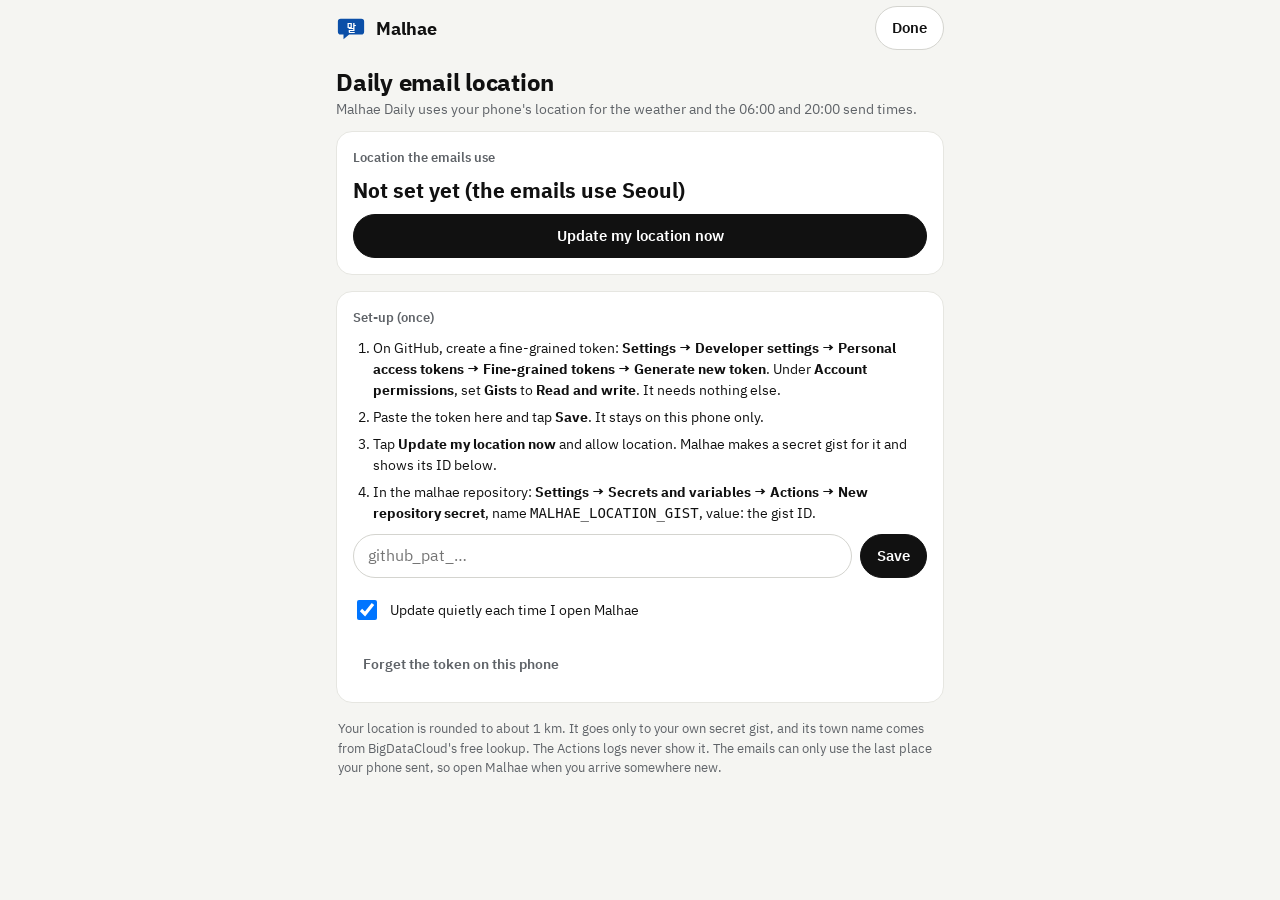
==== daily.html @ 368ef18b "Use the phone's location for Malhae Daily A new Daily email location page (daily.html, linked from t" ====
<!DOCTYPE html>
<html lang="en">
<head>
  <meta charset="UTF-8">
  <meta name="viewport" content="width=device-width, initial-scale=1, viewport-fit=cover">
  <title>Malhae Daily · Your location</title>
  <meta name="description" content="Send your phone's location to the Malhae Daily emails.">
  <meta name="theme-color" content="#f5f5f2">
  <link rel="manifest" href="manifest.webmanifest">
  <link rel="icon" href="icon.svg" type="image/svg+xml">
  <link rel="apple-touch-icon" href="icon-180.png">
  <link rel="preconnect" href="https://fonts.googleapis.com">
  <link rel="preconnect" href="https://fonts.gstatic.com" crossorigin>
  <link href="https://fonts.googleapis.com/css2?family=IBM+Plex+Sans+KR:wght@400;500;600;700&display=swap" rel="stylesheet">
  <link rel="stylesheet" href="style.css">
  <link rel="stylesheet" href="daily.css">
</head>
<body>
  <header class="topbar">
    <a class="brand" href="./" aria-label="Malhae home">
      <svg class="mark" viewBox="0 0 32 32" aria-hidden="true"><path d="M5 6h22a3 3 0 0 1 3 3v11a3 3 0 0 1-3 3H14l-6 5v-5H5a3 3 0 0 1-3-3V9a3 3 0 0 1 3-3z"/><text x="16" y="19.5" text-anchor="middle">말</text></svg>
      <span>Malhae</span>
    </a>
    <a class="btn" href="./">Done</a>
  </header>

  <main class="screen daily">
    <div class="title-row">
      <h1>Daily email location</h1>
      <p class="finding">Malhae Daily uses your phone's location for the weather and the 06:00 and 20:00 send times.</p>
    </div>

    <!-- ============ NOW: where the emails think you are ============ -->
    <section class="card">
      <p class="card-lbl">Location the emails use</p>
      <p class="where" id="where">Not set yet (the emails use Seoul)</p>
      <p class="when" id="when"></p>
      <button class="btn btn--primary btn--wide" id="update" type="button">Update my location now</button>
      <p class="status" id="status" aria-live="polite"></p>
    </section>

    <!-- ============ SET-UP: done once ============ -->
    <section class="card">
      <p class="card-lbl">Set-up (once)</p>
      <ol class="steps">
        <li>On GitHub, create a fine-grained token: <b>Settings → Developer settings → Personal access tokens →
          Fine-grained tokens → Generate new token</b>. Under <b>Account permissions</b>, set <b>Gists</b> to
          <b>Read and write</b>. It needs nothing else.</li>
        <li>Paste the token here and tap <b>Save</b>. It stays on this phone only.</li>
        <li>Tap <b>Update my location now</b> and allow location. Malhae makes a secret gist for it and shows its ID below.</li>
        <li>In the malhae repository: <b>Settings → Secrets and variables → Actions → New repository secret</b>,
          name <code>MALHAE_LOCATION_GIST</code>, value: the gist ID.</li>
      </ol>
      <form class="token" id="token-form">
        <label class="sr-only" for="token">GitHub token</label>
        <input id="token" type="password" autocomplete="off" spellcheck="false" placeholder="github_pat_…">
        <button class="btn btn--primary" type="submit">Save</button>
      </form>
      <div class="gist" id="gist-row" hidden>
        <p class="card-lbl">Gist ID (the secret's value)</p>
        <p class="gist-id"><code id="gist-id"></code> <button class="btn" id="copy" type="button">Copy</button></p>
      </div>
      <label class="auto"><input type="checkbox" id="auto"> Update quietly each time I open Malhae</label>
      <button class="text-btn" id="forget" type="button">Forget the token on this phone</button>
    </section>

    <p class="fine">Your location is rounded to about 1 km. It goes only to your own secret gist, and its town
      name comes from BigDataCloud's free lookup. The Actions logs never show it. The emails can only use the
      last place your phone sent, so open Malhae when you arrive somewhere new.</p>
  </main>

  <script src="daily.js"></script>
</body>
</html>
---- style.css ----
/* ============ TOKENS (taste-skill app-screen rules: neutral chrome, colour only on the Korean) ============ */
:root {
  --ground: #f5f5f2;
  --surface: #ffffff;
  --raised: #f0f0ec;
  --border: #e6e6e1;
  --rule: #efefea;
  --control: #d4d4cf;
  --text: #111111;
  --muted: #5f6368;
  --primary: #111111;        /* near-black fill, white label */
  --accent: #0b4fa8;         /* the one hue: Korean text and the saved star */
  --notice-bg: #fffbeb;
  --notice-border: #fde68a;
  --notice-ink: #92400e;
  --negative: #c4242a;
  --radius-card: 16px;
  --font: "IBM Plex Sans KR", -apple-system, "Apple SD Gothic Neo", "Malgun Gothic", system-ui, sans-serif;
  --pad: 16px;
}

/* ============ BASE ============ */
* { box-sizing: border-box; }
html { -webkit-text-size-adjust: 100%; }
body { margin: 0; background: var(--ground); color: var(--text); font-family: var(--font); font-size: 16px; line-height: 1.45; }
button, input { font: inherit; color: inherit; }
button { cursor: pointer; }
p { margin: 0; }
:focus-visible { outline: 2px solid var(--accent); outline-offset: 2px; }
.sr-only { position: absolute; width: 1px; height: 1px; margin: 0; overflow: hidden; clip: rect(0 0 0 0); white-space: nowrap; }
.topbar, .screen, .credit { max-width: 640px; margin: 0 auto; }

/* ============ TOP BAR ============ */
.topbar {
  position: sticky; top: 0; z-index: 3; display: flex; align-items: center; justify-content: space-between;
  min-height: 56px; padding: env(safe-area-inset-top) var(--pad) 0; background: var(--ground);
}
.brand { display: flex; align-items: center; gap: 10px; color: inherit; text-decoration: none; font-weight: 700; font-size: 18px; }
.mark { width: 30px; height: 30px; }
.mark path { fill: var(--accent); }
.mark text { fill: #fff; font: 700 11px var(--font); }
.toggle {
  min-height: 44px; padding: 0 16px; border: 1px solid var(--control); border-radius: 999px;
  background: var(--surface); font-size: 14px; font-weight: 600;
}
.toggle[aria-pressed="true"] { background: var(--primary); border-color: var(--primary); color: #fff; }
.top-btns { display: flex; gap: 6px; }
.top-btns a.btn { display: inline-flex; align-items: center; text-decoration: none; }

/* ============ TITLE ROW ============ */
.screen { padding: 4px var(--pad) 0; }
.title-row { padding: 8px 0 12px; }
h1 { margin: 0; font-size: 24px; line-height: 1.2; font-weight: 700; letter-spacing: -0.01em; }
.finding { margin-top: 2px; color: var(--muted); font-size: 14px; }
.notice { margin: 0 0 12px; padding: 10px 12px; border: 1px solid var(--notice-border); border-radius: 10px; background: var(--notice-bg); color: var(--notice-ink); font-size: 13px; }

/* ============ FIND FIELD ============ */
.find { position: relative; }
.find input {
  width: 100%; min-height: 48px; padding: 0 48px 0 18px; border: 1px solid var(--control); border-radius: 999px;
  background: var(--surface); font-size: 16px; /* 16px stops iPhone zooming in */
}
.find input::placeholder { color: var(--muted); }
.find input::-webkit-search-cancel-button { display: none; }
.clear { position: absolute; right: 2px; top: 2px; width: 44px; height: 44px; border: 0; background: none; color: var(--muted); font-size: 22px; }

/* ============ TOPIC CHIPS: one row that scrolls inside itself ============ */
.chips { display: flex; gap: 8px; overflow-x: auto; margin: 12px calc(-1 * var(--pad)) 12px; padding: 0 var(--pad); scrollbar-width: none; }
.chips::-webkit-scrollbar { display: none; }
.chips button {
  flex: none; min-height: 40px; padding: 0 14px; border: 1px solid var(--border); border-radius: 999px;
  background: var(--surface); font-size: 14px; font-weight: 500;
}
.chips button .n { margin-left: 6px; color: var(--muted); font-variant-numeric: tabular-nums; }
.chips button[aria-pressed="true"] { background: var(--primary); border-color: var(--primary); color: #fff; }
.chips button[aria-pressed="true"] .n { color: #c9c9c9; }

/* ============ THE LIST: one card, rows split by rules ============ */
.list { list-style: none; margin: 0 0 24px; padding: 0; background: var(--surface); border: 1px solid var(--border); border-radius: var(--radius-card); overflow: hidden; }
.list:empty { display: none; }
.row { display: flex; align-items: stretch; border-top: 1px solid var(--rule); }
.row:first-child { border-top: 0; }
.say { flex: 1; min-width: 0; padding: 14px 4px 14px 16px; border: 0; background: none; text-align: left; }
.say .en { display: block; font-size: 16px; font-weight: 600; line-height: 1.3; }
.say .ko { display: block; margin-top: 4px; color: var(--accent); font-size: 21px; font-weight: 600; line-height: 1.3; word-break: keep-all; overflow-wrap: anywhere; }
.say .rom { display: block; margin-top: 2px; color: var(--muted); font-size: 13px; }
.row.is-playing { background: var(--raised); }
.acts { display: flex; align-items: center; padding-right: 6px; }
.icon-btn { width: 44px; height: 44px; display: grid; place-items: center; border: 0; background: none; color: var(--muted); }
.icon-btn svg { width: 20px; height: 20px; fill: none; stroke: currentColor; stroke-width: 1.6; stroke-linejoin: round; }
.icon-btn[aria-pressed="true"] { color: var(--accent); }
.icon-btn[aria-pressed="true"] svg { fill: currentColor; }
.text-btn { min-height: 44px; padding: 0 10px; border: 0; background: none; color: var(--text); font-size: 14px; font-weight: 600; }

/* The "translate your own" row and its states */
.row--own .say .en { font-weight: 500; }
.row--own .say .en strong { font-weight: 700; }
.row--own .label { display: block; color: var(--muted); font-size: 13px; margin-bottom: 2px; }
.bar { display: block; width: 62%; height: 21px; margin-top: 6px; border-radius: 4px; background: var(--raised); }
.err { display: block; margin-top: 4px; color: var(--text); font-size: 14px; }
.err::before { content: ""; display: inline-block; width: 8px; height: 8px; margin-right: 8px; border-radius: 50%; background: var(--negative); }
.empty { padding: 16px; color: var(--muted); font-size: 14px; }

/* ============ NOW PLAYING: floats, so it may carry a shadow ============ */
.player {
  position: fixed; left: 0; right: 0; bottom: 0; z-index: 4; display: flex; flex-direction: column; gap: 10px;
  max-width: 640px; margin: 0 auto; padding: 12px var(--pad) max(12px, env(safe-area-inset-bottom));
  background: var(--surface); border-top: 1px solid var(--border); box-shadow: 0 -2px 8px rgba(0, 0, 0, 0.06);
}
.player[hidden] { display: none; }
.player-top { display: flex; align-items: center; gap: 12px; }
.player-text { flex: 1; min-width: 0; }
/* Suggested next: four big tiles, English over Korean, one tap plays */
.next { display: grid; grid-template-columns: 1fr 1fr; gap: 8px; }
.next[hidden] { display: none; }
.next-lbl { grid-column: 1 / -1; color: var(--muted); font-size: 13px; font-weight: 600; }

/* A say-it tile, shared by the player and Talk mode */
.tile {
  display: flex; flex-direction: column; justify-content: center; min-height: 64px; padding: 8px 12px;
  border: 1px solid var(--border); border-radius: 14px; background: var(--raised); text-align: left;
}
.tile .en { font-size: 14px; font-weight: 600; line-height: 1.25; }
.tile .ko { margin-top: 2px; color: var(--accent); font-size: 15px; font-weight: 600; line-height: 1.25; word-break: keep-all; }
.tile:active, .say:active, .reply:active { background: var(--active, #e4e4df); }
.player-ko { color: var(--accent); font-size: 20px; font-weight: 600; line-height: 1.25; word-break: keep-all; overflow-wrap: anywhere; }
.player-en { color: var(--muted); font-size: 13px; white-space: nowrap; overflow: hidden; text-overflow: ellipsis; }
.player-btns { display: flex; gap: 8px; }
body.has-player .screen { padding-bottom: 260px; }
.btn { min-height: 44px; padding: 0 16px; border: 1px solid var(--control); border-radius: 999px; background: var(--surface); font-size: 15px; font-weight: 600; }
.btn--primary { background: var(--primary); border-color: var(--primary); color: #fff; }

/* ============ SHOW ============ */
.show {
  position: fixed; inset: 0; z-index: 10; display: flex; flex-direction: column; justify-content: center; gap: 20px;
  padding: max(24px, env(safe-area-inset-top)) 24px max(24px, env(safe-area-inset-bottom)); background: var(--surface);
}
.show[hidden] { display: none; }
.show-close { position: absolute; top: max(16px, env(safe-area-inset-top)); right: 16px; }
.show-ko { color: var(--text); font-size: clamp(40px, 11vw, 96px); font-weight: 700; line-height: 1.2; word-break: keep-all; overflow-wrap: anywhere; }
.show-en { color: var(--muted); font-size: 18px; }
.show-play { align-self: flex-start; min-height: 52px; padding: 0 24px; font-size: 17px; }

/* ============ CREDIT ============ */
.credit { padding: 0 var(--pad) 24px; color: var(--muted); font-size: 12px; }
.credit a { color: inherit; font-weight: 600; }
body.has-player .credit { padding-bottom: 270px; }

/* ============ TALK MODE ============ */
.talk { position: fixed; inset: 0; z-index: 8; display: flex; flex-direction: column; height: 100dvh; background: var(--ground); }
.talk[hidden] { display: none; }
body.in-talk { overflow: hidden; }
.side { flex: 1 1 0; min-height: 0; overflow-y: auto; display: flex; flex-direction: column; gap: 10px; padding: 14px var(--pad); }
.side--them { background: #eef3fa; } /* one tone step: their half reads apart from mine */
/* My half takes only the room it needs, so all of their replies fit without scrolling */
.side--me { flex: 0 0 auto; max-height: 62%; background: var(--surface); border-top: 1px solid var(--border); }
/* Whose turn: the side that types sits at the bottom, upright; the other faces the person across */
.talk[data-turn="me"] .side--them, .talk[data-turn="them"] .side--me { order: 0; transform: rotate(180deg); }
.talk[data-turn="me"] .side--me, .talk[data-turn="them"] .side--them { order: 1; padding-bottom: max(14px, env(safe-area-inset-bottom)); }
.talk[data-turn="them"] .side--me { border-top: 0; border-bottom: 1px solid var(--border); }
.side-label { color: var(--muted); font-size: 13px; font-weight: 600; }

/* Their half: what I said, big; their one-tap replies */
.said { display: flex; align-items: center; gap: 12px; min-height: 64px; }
.said-ko { flex: 1; font-size: clamp(26px, 7vw, 40px); font-weight: 700; line-height: 1.2; word-break: keep-all; overflow-wrap: anywhere; }
.said-ko.is-hint { color: var(--muted); font-size: 16px; font-weight: 500; }
.replies { display: grid; grid-template-columns: repeat(4, 1fr); gap: 6px; }
.reply { min-height: 44px; padding: 4px 6px; border: 1px solid #cfdbec; border-radius: 12px; background: var(--surface); font-size: 14px; font-weight: 600; line-height: 1.2; word-break: keep-all; }
.btn--wide { width: 100%; }
.composer { display: flex; gap: 8px; }
.composer input { flex: 1; min-width: 0; min-height: 48px; padding: 0 16px; border: 1px solid var(--control); border-radius: 999px; background: var(--surface); font-size: 16px; }
.composer input::-webkit-search-cancel-button { display: none; }
.talk-note { min-height: 0; color: var(--muted); font-size: 13px; }
.talk-note:empty { display: none; }
/* Only the side whose turn it is can type; while they type, my half shows the button that takes the turn back */
.talk[data-turn="me"] #t-form, .talk[data-turn="them"] #t-type,
.talk[data-turn="them"] #m-form, .talk[data-turn="them"] #m-tiles, .talk[data-turn="them"] .me-head .toggle { display: none; }
.turn-me { display: none; }
.talk[data-turn="them"] .turn-me { display: block; }

/* My half: what they said, big; four tiles; search or type */
.me-head { display: flex; align-items: center; gap: 8px; }
.me-head .side-label { margin-right: auto; }
.heard { min-height: 56px; }
.heard .en { font-size: clamp(22px, 6vw, 32px); font-weight: 700; line-height: 1.2; }
.heard .ko { margin-top: 2px; color: var(--muted); font-size: 14px; }
.heard .hint { color: var(--muted); font-size: 15px; }
.tiles { display: grid; grid-template-columns: 1fr 1fr; gap: 8px; }

/* Short phones (iPhone SE and similar): tighter Talk mode so both halves still fit */
@media (max-height: 740px) {
  .side { gap: 6px; padding-top: 10px; padding-bottom: 10px; }
  .me-head .btn, .me-head .toggle { min-height: 40px; }
  .heard { min-height: 0; }
  .heard .en { font-size: 20px; }
  .talk .tile { min-height: 50px; padding: 6px 10px; }
  .talk .tile .en { font-size: 13px; }
  .talk .tile .ko { font-size: 14px; }
  .said { min-height: 0; }
  .said-ko { font-size: 24px; }
  .said-ko.is-hint { font-size: 14px; }
  .reply { min-height: 38px; font-size: 13px; }
  .composer input, .talk .btn--wide { min-height: 44px; }
}

@media (prefers-reduced-motion: no-preference) {
  .row, .chips button, .toggle, .btn { transition: background-color 150ms ease, color 150ms ease; }
}
---- daily.css ----
/* ============ DAILY EMAIL LOCATION PAGE (tokens come from style.css) ============ */
.daily { padding-bottom: max(24px, env(safe-area-inset-bottom)); }
.card {
  display: flex; flex-direction: column; gap: 10px; margin-bottom: 16px; padding: var(--pad);
  background: var(--surface); border: 1px solid var(--border); border-radius: var(--radius-card);
}
.card-lbl { color: var(--muted); font-size: 13px; font-weight: 600; }
.where { font-size: 21px; font-weight: 700; line-height: 1.3; overflow-wrap: anywhere; }
.when, .status, .fine { color: var(--muted); font-size: 14px; }
.when:empty, .status:empty { display: none; }
.topbar > a.btn { display: inline-flex; align-items: center; color: inherit; text-decoration: none; }
.steps { margin: 0; padding-left: 20px; font-size: 14px; line-height: 1.5; }
.steps li + li { margin-top: 6px; }
.token { display: flex; gap: 8px; }
.token input {
  flex: 1; min-width: 0; min-height: 44px; padding: 0 14px; border: 1px solid var(--control); border-radius: 999px;
  background: var(--surface); font-size: 16px;
}
.gist-id { display: flex; align-items: center; gap: 8px; overflow-wrap: anywhere; }
.gist-id code { flex: 1; min-width: 0; font-size: 14px; }
.auto { display: flex; align-items: center; gap: 10px; min-height: 44px; font-size: 14px; }
.auto input { width: 20px; height: 20px; }
.text-btn { align-self: flex-start; color: var(--muted); }
.fine { padding: 0 2px 8px; font-size: 13px; line-height: 1.5; }
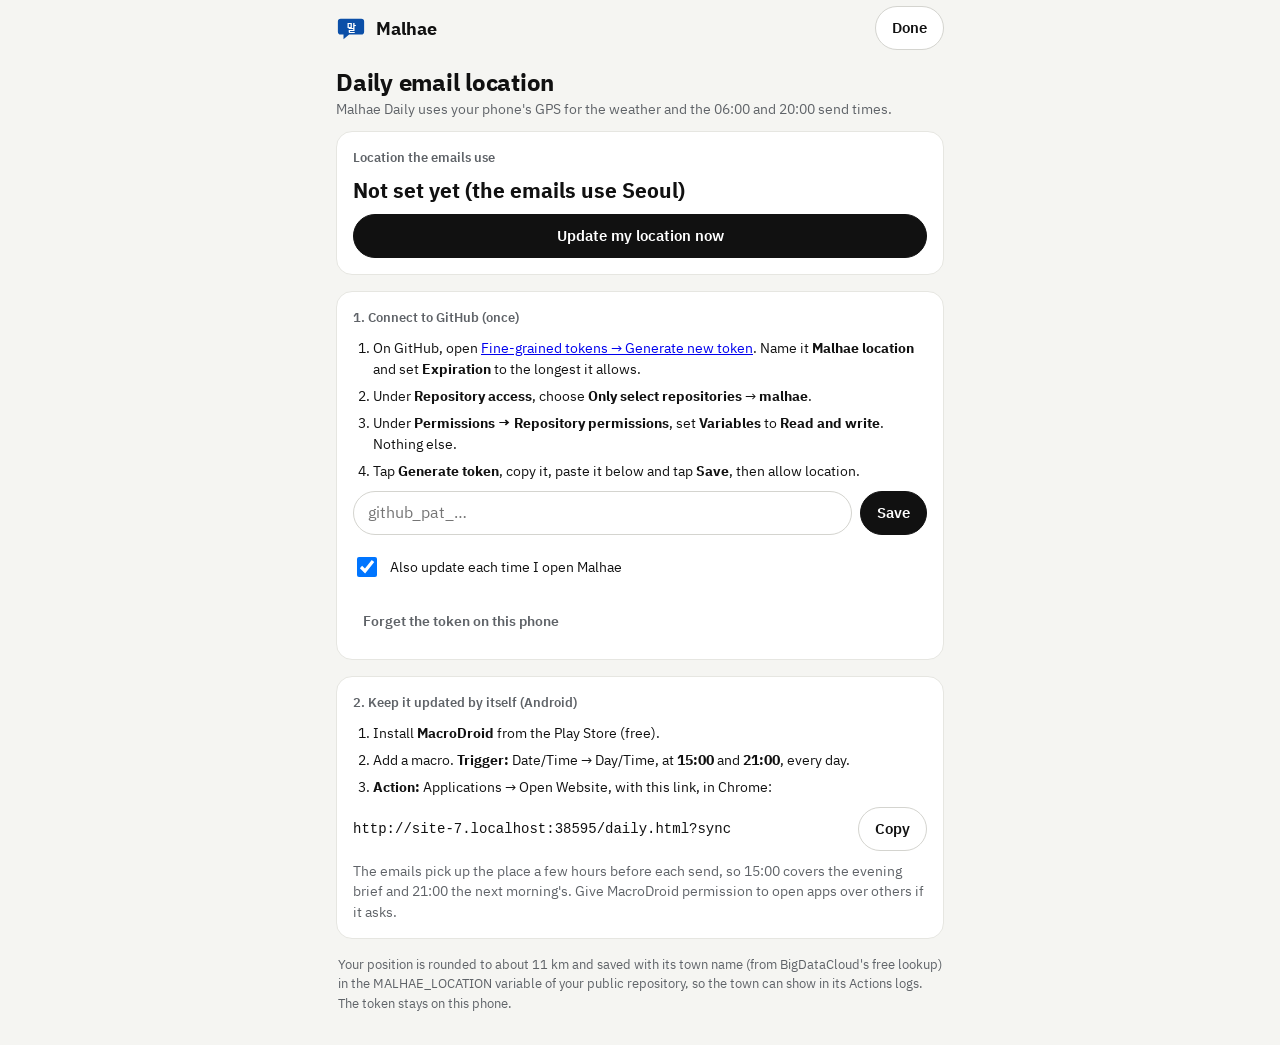
==== commit c0de39ef: "Sync Malhae Daily with the phone's GPS through a repository variable Nobody had finished the gist se" ====
--- a/daily.html
+++ b/daily.html
@@ -27,7 +27,7 @@
   <main class="screen daily">
     <div class="title-row">
       <h1>Daily email location</h1>
-      <p class="finding">Malhae Daily uses your phone's location for the weather and the 06:00 and 20:00 send times.</p>
+      <p class="finding">Malhae Daily uses your phone's GPS for the weather and the 06:00 and 20:00 send times.</p>
     </div>
 
     <!-- ============ NOW: where the emails think you are ============ -->
@@ -41,32 +41,39 @@
 
     <!-- ============ SET-UP: done once ============ -->
     <section class="card">
-      <p class="card-lbl">Set-up (once)</p>
+      <p class="card-lbl">1. Connect to GitHub (once)</p>
       <ol class="steps">
-        <li>On GitHub, create a fine-grained token: <b>Settings → Developer settings → Personal access tokens →
-          Fine-grained tokens → Generate new token</b>. Under <b>Account permissions</b>, set <b>Gists</b> to
-          <b>Read and write</b>. It needs nothing else.</li>
-        <li>Paste the token here and tap <b>Save</b>. It stays on this phone only.</li>
-        <li>Tap <b>Update my location now</b> and allow location. Malhae makes a secret gist for it and shows its ID below.</li>
-        <li>In the malhae repository: <b>Settings → Secrets and variables → Actions → New repository secret</b>,
-          name <code>MALHAE_LOCATION_GIST</code>, value: the gist ID.</li>
+        <li>On GitHub, open <a href="https://github.com/settings/personal-access-tokens/new">Fine-grained tokens → Generate new token</a>.
+          Name it <b>Malhae location</b> and set <b>Expiration</b> to the longest it allows.</li>
+        <li>Under <b>Repository access</b>, choose <b>Only select repositories</b> → <b>malhae</b>.</li>
+        <li>Under <b>Permissions → Repository permissions</b>, set <b>Variables</b> to <b>Read and write</b>. Nothing else.</li>
+        <li>Tap <b>Generate token</b>, copy it, paste it below and tap <b>Save</b>, then allow location.</li>
       </ol>
       <form class="token" id="token-form">
         <label class="sr-only" for="token">GitHub token</label>
         <input id="token" type="password" autocomplete="off" spellcheck="false" placeholder="github_pat_…">
         <button class="btn btn--primary" type="submit">Save</button>
       </form>
-      <div class="gist" id="gist-row" hidden>
-        <p class="card-lbl">Gist ID (the secret's value)</p>
-        <p class="gist-id"><code id="gist-id"></code> <button class="btn" id="copy" type="button">Copy</button></p>
-      </div>
-      <label class="auto"><input type="checkbox" id="auto"> Update quietly each time I open Malhae</label>
+      <label class="auto"><input type="checkbox" id="auto"> Also update each time I open Malhae</label>
       <button class="text-btn" id="forget" type="button">Forget the token on this phone</button>
     </section>
 
-    <p class="fine">Your location is rounded to about 1 km. It goes only to your own secret gist, and its town
-      name comes from BigDataCloud's free lookup. The Actions logs never show it. The emails can only use the
-      last place your phone sent, so open Malhae when you arrive somewhere new.</p>
+    <!-- ============ BACKGROUND: MacroDroid opens the sync link twice a day ============ -->
+    <section class="card">
+      <p class="card-lbl">2. Keep it updated by itself (Android)</p>
+      <ol class="steps">
+        <li>Install <b>MacroDroid</b> from the Play Store (free).</li>
+        <li>Add a macro. <b>Trigger:</b> Date/Time → Day/Time, at <b>15:00</b> and <b>21:00</b>, every day.</li>
+        <li><b>Action:</b> Applications → Open Website, with this link, in Chrome:</li>
+      </ol>
+      <p class="gist-id"><code id="sync-link"></code> <button class="btn" id="copy" type="button">Copy</button></p>
+      <p class="when">The emails pick up the place a few hours before each send, so 15:00 covers the evening brief
+        and 21:00 the next morning's. Give MacroDroid permission to open apps over others if it asks.</p>
+    </section>
+
+    <p class="fine">Your position is rounded to about 11 km and saved with its town name (from BigDataCloud's free
+      lookup) in the MALHAE_LOCATION variable of your public repository, so the town can show in its Actions logs.
+      The token stays on this phone.</p>
   </main>
 
   <script src="daily.js"></script>
